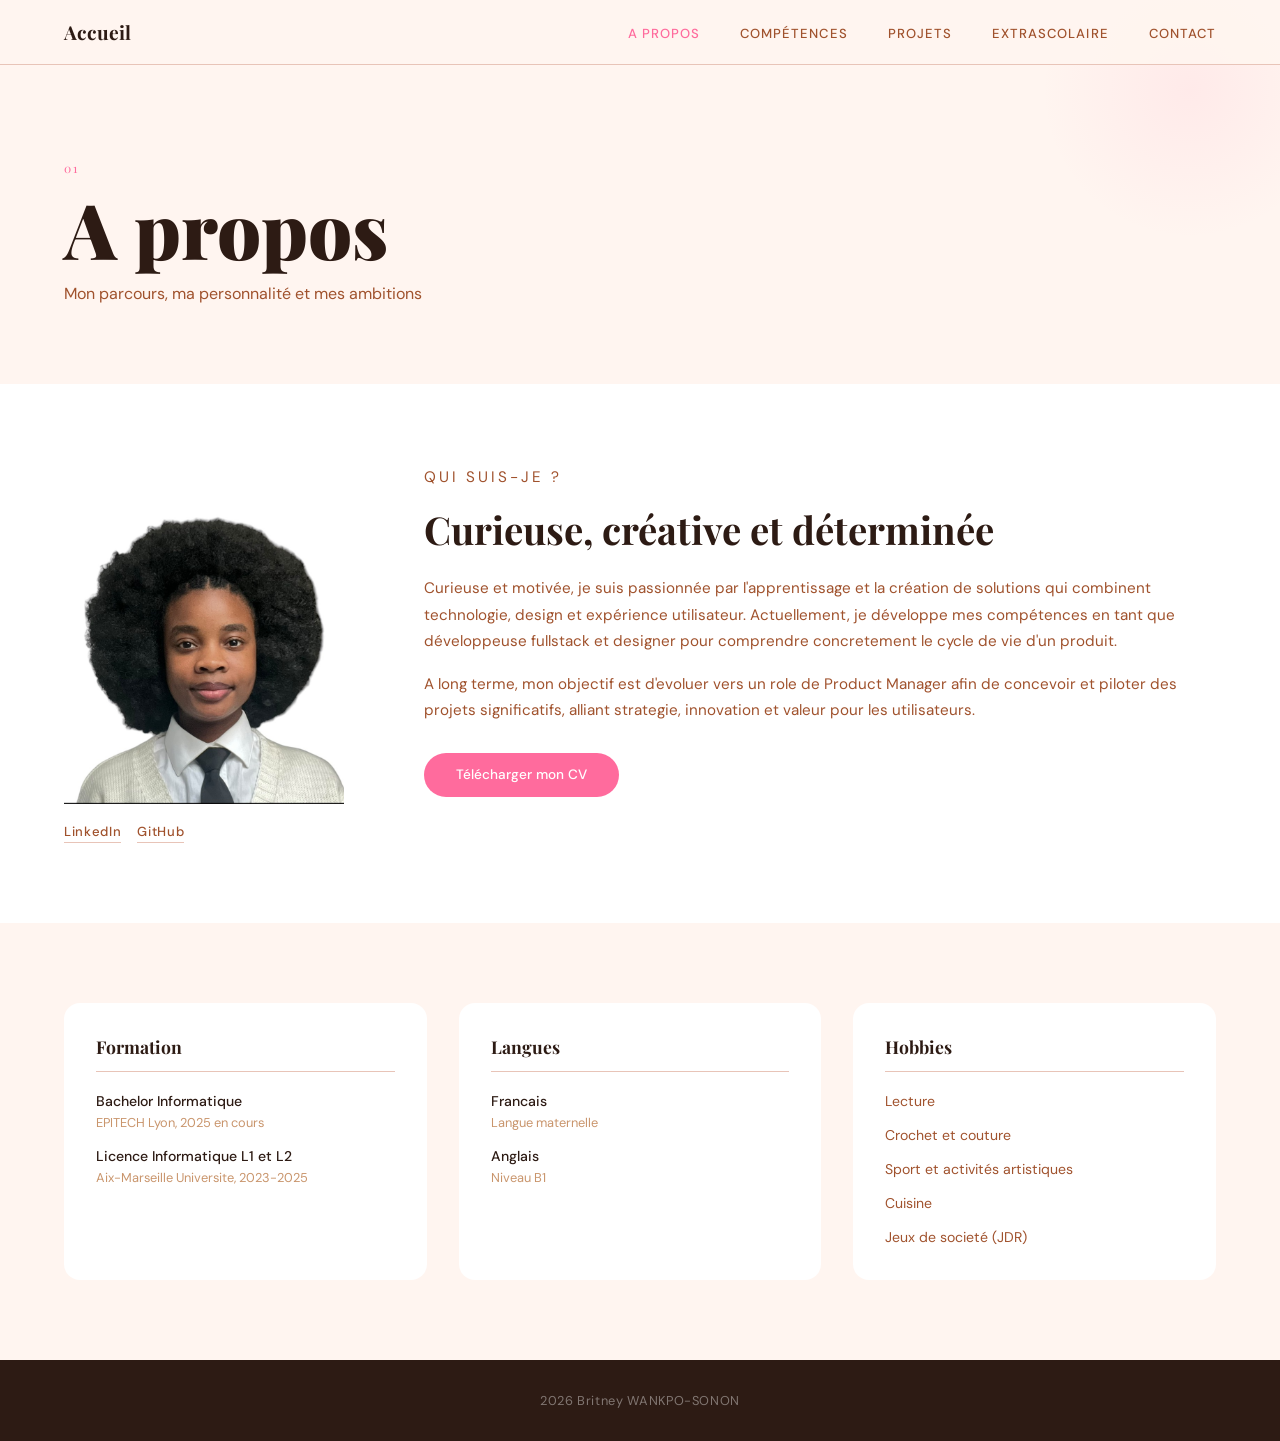
==== about.html @ 5051cd88 "[feat] ~ First version" ====
<!DOCTYPE html>
<html lang="fr">
<head>
  <meta charset="UTF-8">
  <meta name="viewport" content="width=device-width, initial-scale=1.0">
  <meta name="description" content="A propos de Britney WANKPO-SONON, parcours et personnalite.">
  <title>A propos | Britney WANKPO-SONON</title>

  <link rel="preconnect" href="https://fonts.googleapis.com">
  <link rel="preconnect" href="https://fonts.gstatic.com" crossorigin>
  <link href="https://fonts.googleapis.com/css2?family=Playfair+Display:ital,wght@0,400;0,700;0,900;1,400&family=DM+Sans:wght@300;400;500&display=swap" rel="stylesheet">

  <link rel="stylesheet" href="css/style.css">
  <link rel="stylesheet" href="css/pages/about.css">
</head>

<body>

  <div class="cursor" id="cursor"></div>
  <div class="cursor-follower" id="cursorFollower"></div>

  <header class="navbar">
    <a href="index.html" class="navbar__logo">Accueil</a>
    <ul class="navbar__menu">
      <li><a href="about.html" class="navbar__menu-active">A propos</a></li>
      <li><a href="skills.html">Compétences</a></li>
      <li><a href="projects.html">Projets</a></li>
      <li><a href="extra.html">Extrascolaire</a></li>
      <li><a href="contact.html">Contact</a></li>
    </ul>
  </header>

  <section class="page-header">
    <div class="page-header__deco"></div>
    <p class="page-header__number">01</p>
    <h1 class="page-header__title">A propos</h1>
    <p class="page-header__sub">Mon parcours, ma personnalité et mes ambitions</p>
  </section>

  <section class="about-intro">
    <div class="about-intro__photo reveal">
      <img src="assets/img/My_pic.jpg" alt="Britney WANKPO-SONON">
      <div class="about-intro__social">
        <a href="https://www.linkedin.com/in/s%C3%A8tonkpo-beline-britney-wankpo-sonon-538bb4353" target="_blank">LinkedIn</a>
        <a href="https://github.com/Britney05-06" target="_blank">GitHub</a>
      </div>
    </div>

    <div class="about-intro__text reveal">
      <p class="about-intro__label">Qui suis-je ?</p>
      <h2 class="about-intro__title">Curieuse, créative et déterminée</h2>
      <p>
        Curieuse et motivée, je suis passionnée par l'apprentissage et la création de solutions
        qui combinent technologie, design et expérience utilisateur.
        Actuellement, je développe mes compétences en tant que développeuse fullstack
        et designer pour comprendre concretement le cycle de vie d'un produit.
      </p>
      <p>
        A long terme, mon objectif est d'evoluer vers un role de Product Manager afin de
        concevoir et piloter des projets significatifs, alliant strategie, innovation
        et valeur pour les utilisateurs.
      </p>
      <a href="assets/cv.pdf" download class="btn btn--primary">Télécharger mon CV</a>
    </div>
  </section>

  <section class="about-infos">

    <div class="about-infos__card reveal">
      <h3>Formation</h3>
      <ul>
        <li>
          <strong>Bachelor Informatique</strong>
          <span>EPITECH Lyon, 2025 en cours</span>
        </li>
        <li>
          <strong>Licence Informatique L1 et L2</strong>
          <span>Aix-Marseille Universite, 2023-2025</span>
        </li>
      </ul>
    </div>

    <div class="about-infos__card reveal">
      <h3>Langues</h3>
      <ul>
        <li>
          <strong>Francais</strong>
          <span>Langue maternelle</span>
        </li>
        <li>
          <strong>Anglais</strong>
          <span>Niveau B1</span>
        </li>
      </ul>
    </div>

    <div class="about-infos__card reveal">
      <h3>Hobbies</h3>
      <ul>
        <li>Lecture</li>
        <li>Crochet et couture</li>
        <li>Sport et activités artistiques</li>
        <li>Cuisine</li>
        <li>Jeux de societé (JDR)</li>
      </ul>
    </div>

  </section>

  <footer class="footer">
    <p>2026 Britney WANKPO-SONON</p>
  </footer>

  <script src="js/main.js"></script>
</body>
</html>
---- css/style.css ----
/* variables */
:root {
  --pink-pure:  #FF6B9D;
  --pink-soft:  #F4A0A0;
  --pink-light: #FFF0F5;
  --beige:      #FFF5F0;
  --beige-mid:  #E8C4B8;
  --caramel:    #C9956C;
  --brown:      #A0522D;
  --brown-deep: #2D1B14;
  --white:      #FFFFFF;

  --serif: 'Playfair Display', serif;
  --sans:  'DM Sans', sans-serif;
}

/* reset */
*, *::before, *::after {
  margin: 0;
  padding: 0;
  box-sizing: border-box;
}

html { scroll-behavior: smooth; }

body {
  font-family: var(--sans);
  background: var(--beige);
  color: var(--brown-deep);
  overflow-x: hidden;
}

a {
  text-decoration: none;
  color: inherit;
}

ul { list-style: none; }

img {
  max-width: 100%;
  display: block;
}

/* navbar */
.navbar {
  position: fixed;
  top: 0; left: 0; right: 0;
  z-index: 100;
  padding: 1.2rem 4rem;
  display: flex;
  align-items: center;
  justify-content: space-between;
  background: rgba(255, 245, 240, 0.95);
  border-bottom: 1px solid var(--beige-mid);
}

.navbar__logo {
  font-family: var(--serif);
  font-size: 1.2rem;
  font-weight: 700;
  color: var(--brown-deep);
}

.navbar__menu {
  display: flex;
  gap: 2.5rem;
}

.navbar__menu a {
  font-size: 0.82rem;
  font-weight: 500;
  letter-spacing: 0.08em;
  text-transform: uppercase;
  color: var(--brown);
  transition: color 0.2s;
}

.navbar__menu a:hover,
.navbar__menu-active {
  color: var(--pink-pure) !important;
}

/* boutons */
.btn {
  display: inline-block;
  padding: 0.85rem 2rem;
  border-radius: 50px;
  font-family: var(--sans);
  font-size: 0.85rem;
  font-weight: 500;
  border: none;
  transition: background 0.2s, transform 0.2s;
}

.btn--primary {
  background: var(--pink-pure);
  color: var(--white);
}

.btn--primary:hover {
  background: var(--brown);
  transform: translateY(-2px);
}

.btn--outline {
  border: 1.5px solid var(--brown-deep);
  color: var(--brown-deep);
  background: transparent;
}

.btn--outline:hover {
  background: var(--brown-deep);
  color: var(--white);
  transform: translateY(-2px);
}

/* footer */
.footer {
  background: var(--brown-deep);
  color: rgba(255, 255, 255, 0.4);
  text-align: center;
  padding: 2rem;
  font-size: 0.8rem;
  letter-spacing: 0.05em;
}

/* responsive */
@media (max-width: 768px) {
  .navbar { padding: 1rem 1.5rem; }
  .navbar__menu { display: none; }
}
---- css/pages/about.css ----
/* page header */
.page-header {
  padding: 10rem 4rem 5rem;
  background: var(--beige);
  position: relative;
  overflow: hidden;
}

.page-header__deco {
  position: absolute;
  top: -60px;
  right: -60px;
  width: 300px;
  height: 300px;
  border-radius: 50%;
  background: radial-gradient(circle, var(--pink-pure), transparent 70%);
  opacity: 0.08;
  pointer-events: none;
}

.page-header__number {
  font-family: var(--serif);
  font-size: 0.75rem;
  letter-spacing: 0.2em;
  color: var(--pink-pure);
  margin-bottom: 0.6rem;
}

.page-header__title {
  font-family: var(--serif);
  font-size: clamp(2.5rem, 6vw, 5rem);
  font-weight: 900;
  color: var(--brown-deep);
  line-height: 1.1;
  margin-bottom: 0.8rem;
}

.page-header__sub {
  font-size: 1rem;
  color: var(--brown);
  max-width: 480px;
}

/* intro */
.about-intro {
  padding: 5rem 4rem;
  display: flex;
  gap: 5rem;
  align-items: flex-start;
  background: var(--white);
}

.about-intro__photo {
  flex-shrink: 0;
  width: 280px;
}

.about-intro__photo img {
  width: 100%;
  height: 340px;
  object-fit: cover;
  object-position: top;
  border-radius: 140px 140px 0 0;
  margin-bottom: 1.2rem;
}

.about-intro__social {
  display: flex;
  gap: 1rem;
}

.about-intro__social a {
  font-size: 0.82rem;
  font-weight: 500;
  color: var(--brown);
  letter-spacing: 0.05em;
  border-bottom: 1px solid var(--beige-mid);
  padding-bottom: 2px;
  transition: color 0.2s, border-color 0.2s;
}

.about-intro__social a:hover {
  color: var(--pink-pure);
  border-color: var(--pink-pure);
}

.about-intro__text {
  flex: 1;
}

.about-intro__label {
  font-size: 0.75rem;
  letter-spacing: 0.2em;
  text-transform: uppercase;
  color: var(--caramel);
  margin-bottom: 0.8rem;
}

.about-intro__title {
  font-family: var(--serif);
  font-size: clamp(1.6rem, 3vw, 2.4rem);
  font-weight: 700;
  color: var(--brown-deep);
  line-height: 1.2;
  margin-bottom: 1.4rem;
}

.about-intro__text p {
  font-size: 0.95rem;
  color: var(--brown);
  line-height: 1.75;
  margin-bottom: 1rem;
}

.about-intro__text .btn {
  margin-top: 0.8rem;
}

/* infos */
.about-infos {
  padding: 5rem 4rem;
  background: var(--beige);
  display: grid;
  grid-template-columns: repeat(3, 1fr);
  gap: 2rem;
}

.about-infos__card {
  background: var(--white);
  border-radius: 16px;
  padding: 2rem;
}

.about-infos__card h3 {
  font-family: var(--serif);
  font-size: 1.1rem;
  font-weight: 700;
  color: var(--brown-deep);
  margin-bottom: 1.2rem;
  padding-bottom: 0.8rem;
  border-bottom: 1px solid var(--beige-mid);
}

.about-infos__card ul {
  display: flex;
  flex-direction: column;
  gap: 0.8rem;
}

.about-infos__card li {
  font-size: 0.88rem;
  color: var(--brown);
  line-height: 1.5;
}

.about-infos__card li strong {
  display: block;
  color: var(--brown-deep);
  font-weight: 500;
}

.about-infos__card li span {
  font-size: 0.8rem;
  color: var(--caramel);
}

@media (max-width: 900px) {
  .about-intro { flex-direction: column; gap: 2.5rem; padding: 3rem 2rem; }
  .about-intro__photo { width: 100%; max-width: 260px; }
  .about-infos { grid-template-columns: 1fr; padding: 3rem 2rem; }
  .page-header { padding: 8rem 2rem 3rem; }
}
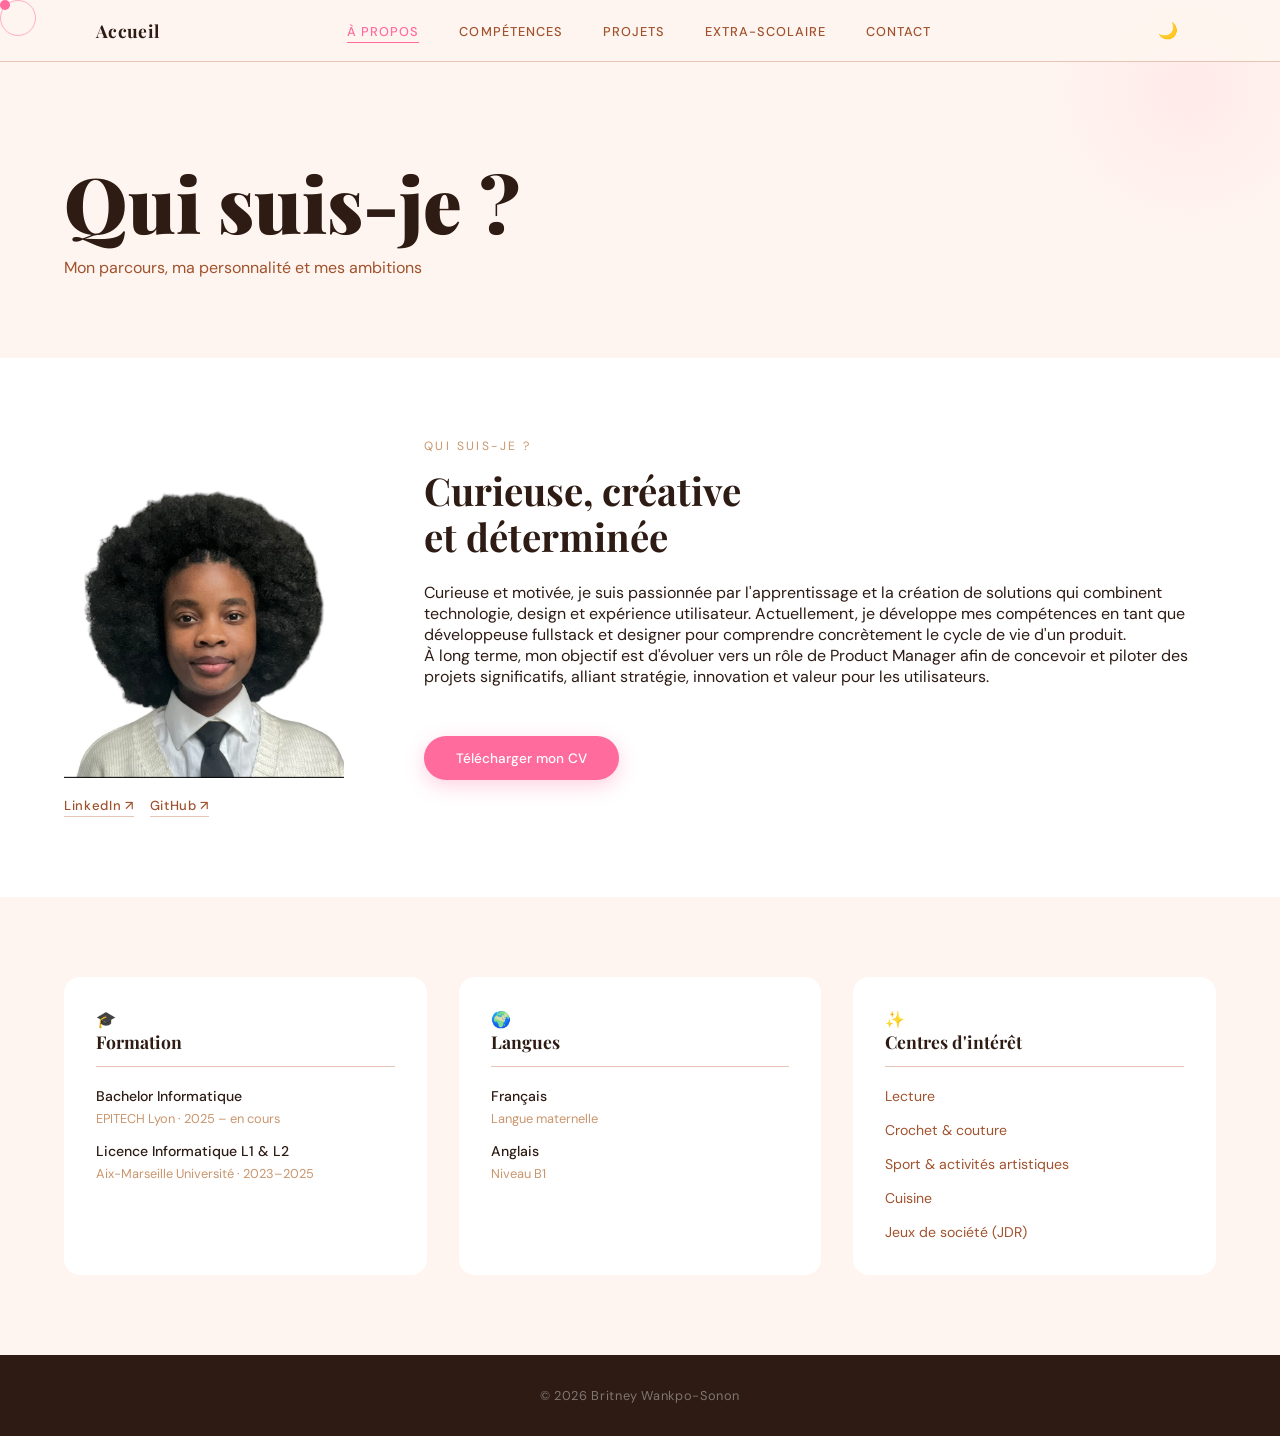
==== commit 8d6a19e8: "[fix]~ first fonctional version" ====
--- a/about.html
+++ b/about.html
@@ -3,88 +3,96 @@
 <head>
   <meta charset="UTF-8">
   <meta name="viewport" content="width=device-width, initial-scale=1.0">
-  <meta name="description" content="A propos de Britney WANKPO-SONON, parcours et personnalite.">
-  <title>A propos | Britney WANKPO-SONON</title>
-
+  <meta name="description" content="À propos de Britney WANKPO-SONON, parcours et personnalité.">
+  <title>À propos | Britney WANKPO-SONON</title>
   <link rel="preconnect" href="https://fonts.googleapis.com">
   <link rel="preconnect" href="https://fonts.gstatic.com" crossorigin>
   <link href="https://fonts.googleapis.com/css2?family=Playfair+Display:ital,wght@0,400;0,700;0,900;1,400&family=DM+Sans:wght@300;400;500&display=swap" rel="stylesheet">
-
   <link rel="stylesheet" href="css/style.css">
   <link rel="stylesheet" href="css/pages/about.css">
 </head>
-
 <body>
-
   <div class="cursor" id="cursor"></div>
   <div class="cursor-follower" id="cursorFollower"></div>
 
   <header class="navbar">
     <a href="index.html" class="navbar__logo">Accueil</a>
     <ul class="navbar__menu">
-      <li><a href="about.html" class="navbar__menu-active">A propos</a></li>
+      <li><a href="about.html" class="navbar__menu-active">À propos</a></li>
       <li><a href="skills.html">Compétences</a></li>
       <li><a href="projects.html">Projets</a></li>
-      <li><a href="extra.html">Extrascolaire</a></li>
+      <li><a href="extra.html">Extra-scolaire</a></li>
       <li><a href="contact.html">Contact</a></li>
     </ul>
+    <div class="navbar__actions">
+      <button id="dark-toggle" class="dark-toggle" aria-label="Mode sombre">🌙</button>
+      <button class="navbar__burger" id="burger" aria-label="Menu">
+        <span></span><span></span><span></span>
+      </button>
+    </div>
   </header>
 
+  <!-- header de page -->
   <section class="page-header">
     <div class="page-header__deco"></div>
-    <p class="page-header__number">01</p>
-    <h1 class="page-header__title">A propos</h1>
+    <h1 class="page-header__title">Qui suis-je ?</h1>
     <p class="page-header__sub">Mon parcours, ma personnalité et mes ambitions</p>
   </section>
 
+  <!-- intro : photo + texte -->
   <section class="about-intro">
+
     <div class="about-intro__photo reveal">
       <img src="assets/img/My_pic.jpg" alt="Britney WANKPO-SONON">
       <div class="about-intro__social">
-        <a href="https://www.linkedin.com/in/s%C3%A8tonkpo-beline-britney-wankpo-sonon-538bb4353" target="_blank">LinkedIn</a>
-        <a href="https://github.com/Britney05-06" target="_blank">GitHub</a>
+        <a href="https://www.linkedin.com/in/s%C3%A8tonkpo-beline-britney-wankpo-sonon-538bb4353" target="_blank">LinkedIn ↗</a>
+        <a href="https://github.com/Britney05-06" target="_blank">GitHub ↗</a>
       </div>
     </div>
 
-    <div class="about-intro__text reveal">
+    <div class="about-intro__content reveal">
       <p class="about-intro__label">Qui suis-je ?</p>
-      <h2 class="about-intro__title">Curieuse, créative et déterminée</h2>
-      <p>
+      <h2 class="about-intro__title">Curieuse, créative<br>et déterminée</h2>
+      <p class="about-intro__text">
         Curieuse et motivée, je suis passionnée par l'apprentissage et la création de solutions
         qui combinent technologie, design et expérience utilisateur.
         Actuellement, je développe mes compétences en tant que développeuse fullstack
-        et designer pour comprendre concretement le cycle de vie d'un produit.
+        et designer pour comprendre concrètement le cycle de vie d'un produit.
       </p>
-      <p>
-        A long terme, mon objectif est d'evoluer vers un role de Product Manager afin de
-        concevoir et piloter des projets significatifs, alliant strategie, innovation
+      <p class="about-intro__text">
+        À long terme, mon objectif est d'évoluer vers un rôle de Product Manager afin de
+        concevoir et piloter des projets significatifs, alliant stratégie, innovation
         et valeur pour les utilisateurs.
       </p>
       <a href="assets/cv.pdf" download class="btn btn--primary">Télécharger mon CV</a>
     </div>
+
   </section>
 
+  <!-- cards infos -->
   <section class="about-infos">
 
     <div class="about-infos__card reveal">
-      <h3>Formation</h3>
-      <ul>
+      <div class="about-infos__card-icon">🎓</div>
+      <h3 class="about-infos__card-title">Formation</h3>
+      <ul class="about-infos__list">
         <li>
           <strong>Bachelor Informatique</strong>
-          <span>EPITECH Lyon, 2025 en cours</span>
+          <span>EPITECH Lyon · 2025 – en cours</span>
         </li>
         <li>
-          <strong>Licence Informatique L1 et L2</strong>
-          <span>Aix-Marseille Universite, 2023-2025</span>
+          <strong>Licence Informatique L1 & L2</strong>
+          <span>Aix-Marseille Université · 2023–2025</span>
         </li>
       </ul>
     </div>
 
     <div class="about-infos__card reveal">
-      <h3>Langues</h3>
-      <ul>
+      <div class="about-infos__card-icon">🌍</div>
+      <h3 class="about-infos__card-title">Langues</h3>
+      <ul class="about-infos__list">
         <li>
-          <strong>Francais</strong>
+          <strong>Français</strong>
           <span>Langue maternelle</span>
         </li>
         <li>
@@ -95,20 +103,21 @@
     </div>
 
     <div class="about-infos__card reveal">
-      <h3>Hobbies</h3>
-      <ul>
+      <div class="about-infos__card-icon">✨</div>
+      <h3 class="about-infos__card-title">Centres d'intérêt</h3>
+      <ul class="about-infos__list about-infos__list--hobbies">
         <li>Lecture</li>
-        <li>Crochet et couture</li>
-        <li>Sport et activités artistiques</li>
+        <li>Crochet & couture</li>
+        <li>Sport & activités artistiques</li>
         <li>Cuisine</li>
-        <li>Jeux de societé (JDR)</li>
+        <li>Jeux de société (JDR)</li>
       </ul>
     </div>
 
   </section>
 
   <footer class="footer">
-    <p>2026 Britney WANKPO-SONON</p>
+    <p>© 2026 Britney Wankpo-Sonon</p>
   </footer>
 
   <script src="js/main.js"></script>
--- a/css/style.css
+++ b/css/style.css
@@ -1,4 +1,4 @@
-/* variables */
+/* variables — light mode */
 :root {
   --pink-pure:  #FF6B9D;
   --pink-soft:  #F4A0A0;
@@ -10,8 +10,35 @@
   --brown-deep: #2D1B14;
   --white:      #FFFFFF;
 
+  --bg:         #FFF5F0;
+  --bg-card:    #FFFFFF;
+  --bg-alt:     #FFF5F0;
+  --text:       #2D1B14;
+  --text-soft:  #A0522D;
+  --border:     #E8C4B8;
+
   --serif: 'Playfair Display', serif;
   --sans:  'DM Sans', sans-serif;
+}
+
+/* variables — dark mode */
+body.dark {
+  --pink-pure:  #FF6B9D;
+  --pink-soft:  #F4A0A0;
+  --pink-light: rgba(255, 107, 157, 0.12);
+  --beige:      #1A0F0A;
+  --beige-mid:  #3D2418;
+  --caramel:    #D4A574;
+  --brown:      #C4855A;
+  --brown-deep: #F5EDE6;
+  --white:      #241410;
+
+  --bg:         #1A0F0A;
+  --bg-card:    #241410;
+  --bg-alt:     #1F1208;
+  --text:       #F5EDE6;
+  --text-soft:  #C4855A;
+  --border:     #3D2418;
 }
 
 /* reset */
@@ -28,18 +55,35 @@
   background: var(--beige);
   color: var(--brown-deep);
   overflow-x: hidden;
-}
-
-a {
-  text-decoration: none;
-  color: inherit;
-}
-
+  cursor: none;
+  transition: background 0.4s ease, color 0.4s ease;
+}
+
+a { text-decoration: none; color: inherit; }
 ul { list-style: none; }
-
-img {
-  max-width: 100%;
-  display: block;
+img { max-width: 100%; display: block; }
+
+/* curseur */
+.cursor {
+  position: fixed;
+  width: 10px;
+  height: 10px;
+  background: var(--pink-pure);
+  border-radius: 50%;
+  pointer-events: none;
+  z-index: 9999;
+}
+
+.cursor-follower {
+  position: fixed;
+  width: 36px;
+  height: 36px;
+  border: 1.5px solid var(--pink-pure);
+  border-radius: 50%;
+  pointer-events: none;
+  z-index: 9998;
+  opacity: 0.5;
+  transition: width 0.2s ease, height 0.2s ease, opacity 0.2s ease;
 }
 
 /* navbar */
@@ -47,19 +91,37 @@
   position: fixed;
   top: 0; left: 0; right: 0;
   z-index: 100;
-  padding: 1.2rem 4rem;
+  padding: 1.2rem 6rem;
   display: flex;
   align-items: center;
   justify-content: space-between;
   background: rgba(255, 245, 240, 0.95);
   border-bottom: 1px solid var(--beige-mid);
+  transition: background 0.3s, box-shadow 0.3s, border-color 0.4s;
+}
+
+body.dark .navbar {
+  background: rgba(26, 15, 10, 0.95);
+  border-bottom-color: var(--beige-mid);
+}
+
+.navbar--scrolled {
+  background: rgba(255, 250, 245, 0.92);
+  backdrop-filter: blur(12px);
+  box-shadow: 0 2px 20px rgba(45, 27, 20, 0.08);
+}
+
+body.dark .navbar--scrolled {
+  background: rgba(26, 15, 10, 0.92);
+  box-shadow: 0 2px 20px rgba(0, 0, 0, 0.3);
 }
 
 .navbar__logo {
   font-family: var(--serif);
-  font-size: 1.2rem;
+  font-size: 1.1rem;
   font-weight: 700;
   color: var(--brown-deep);
+  letter-spacing: 0.02em;
 }
 
 .navbar__menu {
@@ -68,17 +130,36 @@
 }
 
 .navbar__menu a {
-  font-size: 0.82rem;
+  font-size: 0.8rem;
   font-weight: 500;
   letter-spacing: 0.08em;
   text-transform: uppercase;
   color: var(--brown);
   transition: color 0.2s;
-}
-
-.navbar__menu a:hover,
-.navbar__menu-active {
-  color: var(--pink-pure) !important;
+  position: relative;
+}
+
+.navbar__menu a::after {
+  content: '';
+  position: absolute;
+  bottom: -3px; left: 0;
+  width: 0; height: 1.5px;
+  background: var(--pink-pure);
+  transition: width 0.3s;
+}
+
+.navbar__menu a:hover { color: var(--pink-pure); }
+.navbar__menu a:hover::after { width: 100%; }
+
+.navbar__menu-active { color: var(--pink-pure) !important; }
+.navbar__menu-active::after { width: 100% !important; }
+
+.navbar__actions {
+  display: flex;
+  align-items: center;
+  gap: 0.6rem;
+  flex-shrink: 0;
+  margin-left: 2rem;
 }
 
 /* boutons */
@@ -90,17 +171,20 @@
   font-size: 0.85rem;
   font-weight: 500;
   border: none;
-  transition: background 0.2s, transform 0.2s;
+  cursor: pointer;
+  transition: background 0.2s, transform 0.2s, box-shadow 0.2s;
 }
 
 .btn--primary {
   background: var(--pink-pure);
-  color: var(--white);
+  color: #FFFFFF;
+  box-shadow: 0 6px 20px rgba(255, 107, 157, 0.3);
 }
 
 .btn--primary:hover {
   background: var(--brown);
   transform: translateY(-2px);
+  box-shadow: 0 10px 28px rgba(160, 82, 45, 0.25);
 }
 
 .btn--outline {
@@ -111,8 +195,24 @@
 
 .btn--outline:hover {
   background: var(--brown-deep);
-  color: var(--white);
+  color: var(--beige);
   transform: translateY(-2px);
+}
+
+/* dark mode toggle */
+.dark-toggle {
+  font-size: 1rem;
+  background: none;
+  border: none;
+  cursor: pointer;
+  padding: 0.2rem 0.4rem;
+  border-radius: 6px;
+  transition: transform 0.2s ease;
+  line-height: 1;
+}
+
+.dark-toggle:hover {
+  transform: scale(1.2);
 }
 
 /* footer */
@@ -123,10 +223,114 @@
   padding: 2rem;
   font-size: 0.8rem;
   letter-spacing: 0.05em;
-}
-
-/* responsive */
-@media (max-width: 768px) {
-  .navbar { padding: 1rem 1.5rem; }
-  .navbar__menu { display: none; }
+  transition: background 0.4s ease;
+}
+
+body.dark .footer {
+  background: #0F0804;
+}
+
+/* tags globaux */
+.tag {
+  display: inline-block;
+  padding: 0.4rem 1.1rem;
+  border-radius: 50px;
+  font-size: 0.82rem;
+  font-weight: 500;
+  transition: transform 0.2s ease, box-shadow 0.2s ease, filter 0.2s ease;
+}
+
+.tag:hover {
+  transform: scale(1.08);
+  box-shadow: 0 4px 14px rgba(45, 27, 20, 0.15);
+  filter: brightness(1.05);
+}
+
+.tag--pink    { background: var(--pink-light); color: var(--pink-pure); }
+.tag--brown   { background: #F5EDE6; color: var(--brown); }
+.tag--caramel { background: #FDF0E6; color: var(--caramel); }
+.tag--soft    { background: var(--beige); color: var(--brown-deep); border: 1px solid var(--beige-mid); }
+
+body.dark .tag--brown   { background: rgba(160, 82, 45, 0.15); color: var(--brown); }
+body.dark .tag--caramel { background: rgba(201, 149, 108, 0.15); color: var(--caramel); }
+body.dark .tag--soft    { background: rgba(255, 245, 240, 0.05); color: var(--brown-deep); border-color: var(--beige-mid); }
+
+.tag--pink:hover    { box-shadow: 0 4px 16px rgba(255, 107, 157, 0.35); }
+.tag--caramel:hover { box-shadow: 0 4px 16px rgba(180, 110, 60, 0.3); }
+.tag--brown:hover   { box-shadow: 0 4px 16px rgba(45, 27, 20, 0.2); }
+.tag--soft:hover    { box-shadow: 0 4px 16px rgba(45, 27, 20, 0.12); }
+
+/* keyframes globaux */
+@keyframes fadeUp {
+  from { opacity: 0; transform: translateY(30px); }
+  to   { opacity: 1; transform: translateY(0); }
+}
+
+@keyframes fadeLeft {
+  from { opacity: 0; transform: translateX(30px); }
+  to   { opacity: 1; transform: translateX(0); }
+}
+
+/* =====================
+   BURGER MENU
+   ===================== */
+.navbar__burger {
+  display: none;
+  flex-direction: column;
+  gap: 5px;
+  cursor: pointer;
+  background: none;
+  border: none;
+  padding: 4px;
+  z-index: 101;
+}
+
+.navbar__burger span {
+  display: block;
+  width: 24px;
+  height: 2px;
+  background: var(--brown-deep);
+  border-radius: 2px;
+  transition: transform 0.3s ease, opacity 0.3s ease;
+}
+
+.navbar__burger.open span:nth-child(1) { transform: translateY(7px) rotate(45deg); }
+.navbar__burger.open span:nth-child(2) { opacity: 0; }
+.navbar__burger.open span:nth-child(3) { transform: translateY(-7px) rotate(-45deg); }
+
+/* =====================
+   RESPONSIVE
+   ===================== */
+@media (max-width: 900px) {
+  .navbar {
+    padding: 1rem 1.5rem;
+  }
+
+  .navbar__burger { display: flex; }
+
+  .navbar__menu {
+    display: none;
+    position: absolute;
+    top: 100%;
+    left: 0; right: 0;
+    background: rgba(255, 245, 240, 0.98);
+    backdrop-filter: blur(12px);
+    flex-direction: column;
+    gap: 0;
+    border-top: 1px solid var(--beige-mid);
+    padding: 0.5rem 0;
+    box-shadow: 0 8px 24px rgba(45, 27, 20, 0.08);
+  }
+
+  body.dark .navbar__menu {
+    background: rgba(26, 15, 10, 0.98);
+  }
+
+  .navbar__menu.open { display: flex; }
+
+  .navbar__menu a {
+    display: block;
+    padding: 0.9rem 1.5rem;
+    font-size: 0.85rem;
+  }
 }
--- a/css/pages/about.css
+++ b/css/pages/about.css
@@ -16,14 +16,6 @@
   background: radial-gradient(circle, var(--pink-pure), transparent 70%);
   opacity: 0.08;
   pointer-events: none;
-}
-
-.page-header__number {
-  font-family: var(--serif);
-  font-size: 0.75rem;
-  letter-spacing: 0.2em;
-  color: var(--pink-pure);
-  margin-bottom: 0.6rem;
 }
 
 .page-header__title {
@@ -116,6 +108,10 @@
   margin-top: 0.8rem;
 }
 
+.about-intro__content .btn {
+  margin-top: 3.1rem;
+}
+
 /* infos */
 .about-infos {
   padding: 5rem 4rem;
